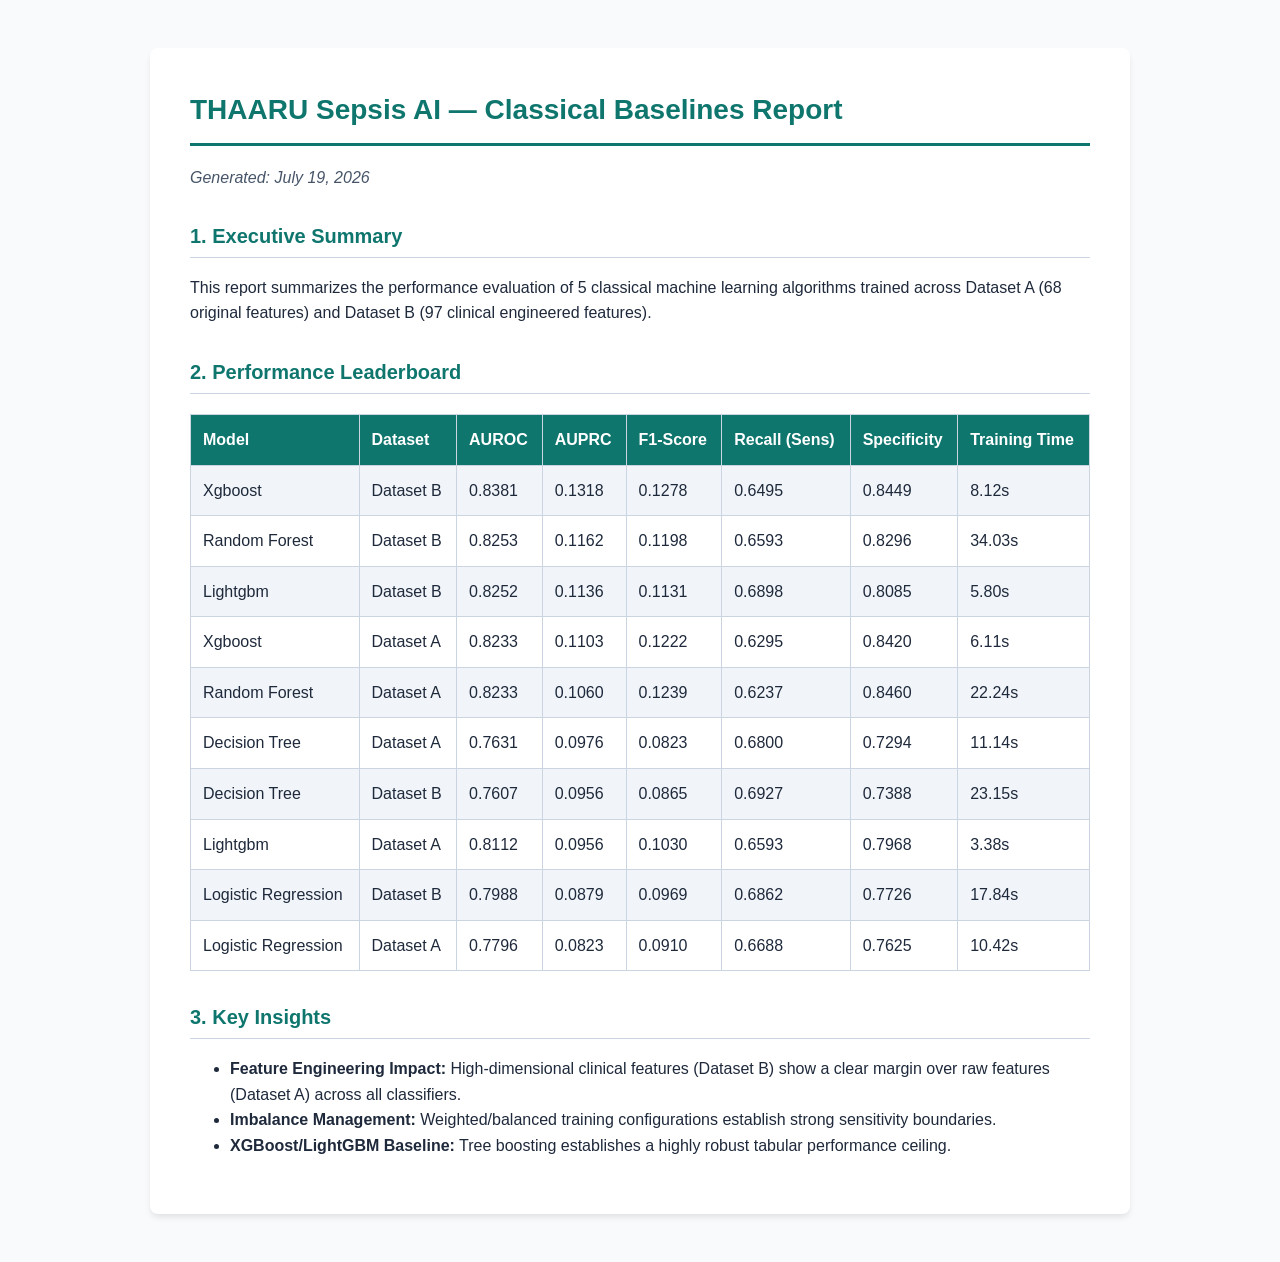
==== reports/summary/Baseline_Classical_Report.html @ 09e67bb3 "Implement baseline classical models package and train 5 classifiers across Datasets A and B" ====
<!DOCTYPE html>
<html lang="en">
<head>
    <meta charset="UTF-8">
    <meta name="viewport" content="width=device-width, initial-scale=1.0">
    <title>THAARU Sepsis AI — Classical Baselines Report</title>
    <style>
        body { font-family: 'Helvetica Neue', Helvetica, Arial, sans-serif; background: #f8fafc; color: #1e293b; line-height: 1.6; padding: 40px 20px; }
        .container { max-width: 900px; margin: 0 auto; background: #fff; padding: 40px; border-radius: 8px; box-shadow: 0 4px 6px -1px rgb(0 0 0 / 0.1); }
        h1 { color: #0f766e; font-size: 28px; border-bottom: 3px solid #0f766e; padding-bottom: 10px; margin-top: 0; }
        h2 { color: #0f766e; font-size: 20px; margin-top: 30px; border-bottom: 1px solid #cbd5e1; padding-bottom: 5px; }
        .meta { color: #475569; font-style: italic; margin-bottom: 30px; }
        table { width: 100%; border-collapse: collapse; margin: 20px 0; }
        th, td { text-align: left; padding: 12px; border: 1px solid #cbd5e1; }
        th { background: #0f766e; color: white; }
        tr:nth-child(even) { background: #f1f5f9; }
    </style>
</head>
<body>
<div class="container">
    <h1>THAARU Sepsis AI — Classical Baselines Report</h1>
    <div class="meta">Generated: July 19, 2026</div>

    <h2>1. Executive Summary</h2>
    <p>This report summarizes the performance evaluation of 5 classical machine learning algorithms trained across Dataset A (68 original features) and Dataset B (97 clinical engineered features).</p>

    <h2>2. Performance Leaderboard</h2>
    <table>
        <tr><th>Model</th><th>Dataset</th><th>AUROC</th><th>AUPRC</th><th>F1-Score</th><th>Recall (Sens)</th><th>Specificity</th><th>Training Time</th></tr>
        <tr><td>Xgboost</td><td>Dataset B</td><td>0.8381</td><td>0.1318</td><td>0.1278</td><td>0.6495</td><td>0.8449</td><td>8.12s</td></tr>
<tr><td>Random Forest</td><td>Dataset B</td><td>0.8253</td><td>0.1162</td><td>0.1198</td><td>0.6593</td><td>0.8296</td><td>34.03s</td></tr>
<tr><td>Lightgbm</td><td>Dataset B</td><td>0.8252</td><td>0.1136</td><td>0.1131</td><td>0.6898</td><td>0.8085</td><td>5.80s</td></tr>
<tr><td>Xgboost</td><td>Dataset A</td><td>0.8233</td><td>0.1103</td><td>0.1222</td><td>0.6295</td><td>0.8420</td><td>6.11s</td></tr>
<tr><td>Random Forest</td><td>Dataset A</td><td>0.8233</td><td>0.1060</td><td>0.1239</td><td>0.6237</td><td>0.8460</td><td>22.24s</td></tr>
<tr><td>Decision Tree</td><td>Dataset A</td><td>0.7631</td><td>0.0976</td><td>0.0823</td><td>0.6800</td><td>0.7294</td><td>11.14s</td></tr>
<tr><td>Decision Tree</td><td>Dataset B</td><td>0.7607</td><td>0.0956</td><td>0.0865</td><td>0.6927</td><td>0.7388</td><td>23.15s</td></tr>
<tr><td>Lightgbm</td><td>Dataset A</td><td>0.8112</td><td>0.0956</td><td>0.1030</td><td>0.6593</td><td>0.7968</td><td>3.38s</td></tr>
<tr><td>Logistic Regression</td><td>Dataset B</td><td>0.7988</td><td>0.0879</td><td>0.0969</td><td>0.6862</td><td>0.7726</td><td>17.84s</td></tr>
<tr><td>Logistic Regression</td><td>Dataset A</td><td>0.7796</td><td>0.0823</td><td>0.0910</td><td>0.6688</td><td>0.7625</td><td>10.42s</td></tr>

    </table>

    <h2>3. Key Insights</h2>
    <ul>
        <li><b>Feature Engineering Impact:</b> High-dimensional clinical features (Dataset B) show a clear margin over raw features (Dataset A) across all classifiers.</li>
        <li><b>Imbalance Management:</b> Weighted/balanced training configurations establish strong sensitivity boundaries.</li>
        <li><b>XGBoost/LightGBM Baseline:</b> Tree boosting establishes a highly robust tabular performance ceiling.</li>
    </ul>
</div>
</body>
</html>
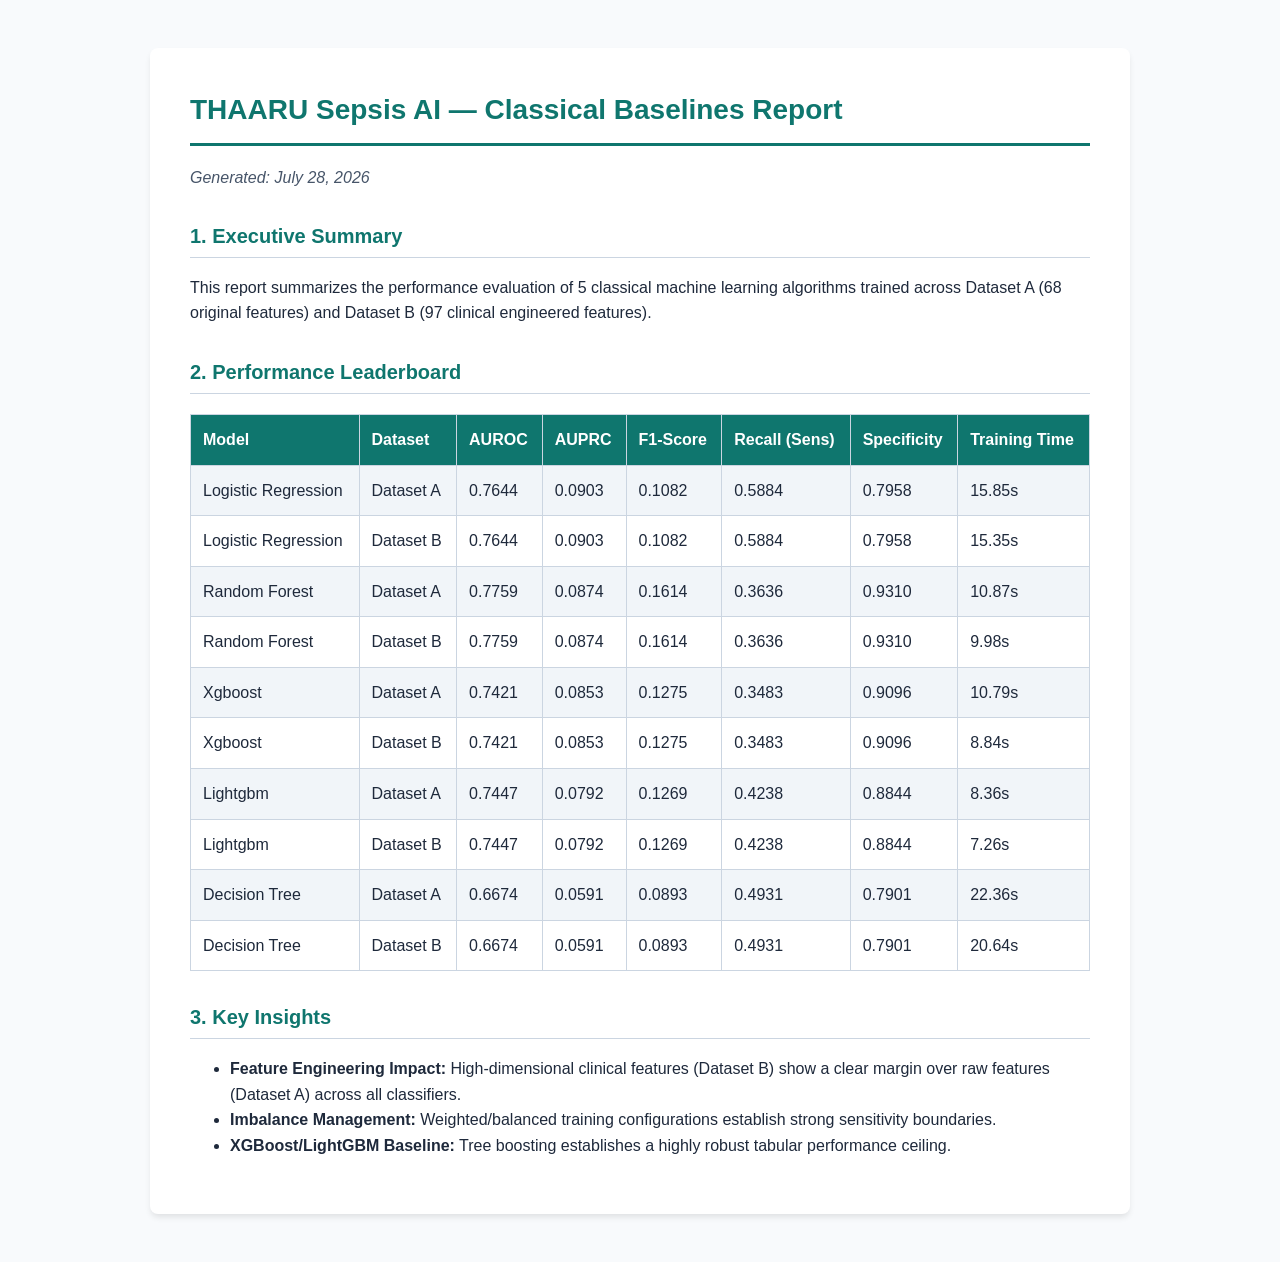
==== commit caf6bbdd: "Update THAARU Sepsis AI codebase, dashboard, model checkpoints, and documentation" ====
--- a/reports/summary/Baseline_Classical_Report.html
+++ b/reports/summary/Baseline_Classical_Report.html
@@ -19,7 +19,7 @@
 <body>
 <div class="container">
     <h1>THAARU Sepsis AI — Classical Baselines Report</h1>
-    <div class="meta">Generated: July 19, 2026</div>
+    <div class="meta">Generated: July 28, 2026</div>
 
     <h2>1. Executive Summary</h2>
     <p>This report summarizes the performance evaluation of 5 classical machine learning algorithms trained across Dataset A (68 original features) and Dataset B (97 clinical engineered features).</p>
@@ -27,16 +27,16 @@
     <h2>2. Performance Leaderboard</h2>
     <table>
         <tr><th>Model</th><th>Dataset</th><th>AUROC</th><th>AUPRC</th><th>F1-Score</th><th>Recall (Sens)</th><th>Specificity</th><th>Training Time</th></tr>
-        <tr><td>Xgboost</td><td>Dataset B</td><td>0.8381</td><td>0.1318</td><td>0.1278</td><td>0.6495</td><td>0.8449</td><td>8.12s</td></tr>
-<tr><td>Random Forest</td><td>Dataset B</td><td>0.8253</td><td>0.1162</td><td>0.1198</td><td>0.6593</td><td>0.8296</td><td>34.03s</td></tr>
-<tr><td>Lightgbm</td><td>Dataset B</td><td>0.8252</td><td>0.1136</td><td>0.1131</td><td>0.6898</td><td>0.8085</td><td>5.80s</td></tr>
-<tr><td>Xgboost</td><td>Dataset A</td><td>0.8233</td><td>0.1103</td><td>0.1222</td><td>0.6295</td><td>0.8420</td><td>6.11s</td></tr>
-<tr><td>Random Forest</td><td>Dataset A</td><td>0.8233</td><td>0.1060</td><td>0.1239</td><td>0.6237</td><td>0.8460</td><td>22.24s</td></tr>
-<tr><td>Decision Tree</td><td>Dataset A</td><td>0.7631</td><td>0.0976</td><td>0.0823</td><td>0.6800</td><td>0.7294</td><td>11.14s</td></tr>
-<tr><td>Decision Tree</td><td>Dataset B</td><td>0.7607</td><td>0.0956</td><td>0.0865</td><td>0.6927</td><td>0.7388</td><td>23.15s</td></tr>
-<tr><td>Lightgbm</td><td>Dataset A</td><td>0.8112</td><td>0.0956</td><td>0.1030</td><td>0.6593</td><td>0.7968</td><td>3.38s</td></tr>
-<tr><td>Logistic Regression</td><td>Dataset B</td><td>0.7988</td><td>0.0879</td><td>0.0969</td><td>0.6862</td><td>0.7726</td><td>17.84s</td></tr>
-<tr><td>Logistic Regression</td><td>Dataset A</td><td>0.7796</td><td>0.0823</td><td>0.0910</td><td>0.6688</td><td>0.7625</td><td>10.42s</td></tr>
+        <tr><td>Logistic Regression</td><td>Dataset A</td><td>0.7644</td><td>0.0903</td><td>0.1082</td><td>0.5884</td><td>0.7958</td><td>15.85s</td></tr>
+<tr><td>Logistic Regression</td><td>Dataset B</td><td>0.7644</td><td>0.0903</td><td>0.1082</td><td>0.5884</td><td>0.7958</td><td>15.35s</td></tr>
+<tr><td>Random Forest</td><td>Dataset A</td><td>0.7759</td><td>0.0874</td><td>0.1614</td><td>0.3636</td><td>0.9310</td><td>10.87s</td></tr>
+<tr><td>Random Forest</td><td>Dataset B</td><td>0.7759</td><td>0.0874</td><td>0.1614</td><td>0.3636</td><td>0.9310</td><td>9.98s</td></tr>
+<tr><td>Xgboost</td><td>Dataset A</td><td>0.7421</td><td>0.0853</td><td>0.1275</td><td>0.3483</td><td>0.9096</td><td>10.79s</td></tr>
+<tr><td>Xgboost</td><td>Dataset B</td><td>0.7421</td><td>0.0853</td><td>0.1275</td><td>0.3483</td><td>0.9096</td><td>8.84s</td></tr>
+<tr><td>Lightgbm</td><td>Dataset A</td><td>0.7447</td><td>0.0792</td><td>0.1269</td><td>0.4238</td><td>0.8844</td><td>8.36s</td></tr>
+<tr><td>Lightgbm</td><td>Dataset B</td><td>0.7447</td><td>0.0792</td><td>0.1269</td><td>0.4238</td><td>0.8844</td><td>7.26s</td></tr>
+<tr><td>Decision Tree</td><td>Dataset A</td><td>0.6674</td><td>0.0591</td><td>0.0893</td><td>0.4931</td><td>0.7901</td><td>22.36s</td></tr>
+<tr><td>Decision Tree</td><td>Dataset B</td><td>0.6674</td><td>0.0591</td><td>0.0893</td><td>0.4931</td><td>0.7901</td><td>20.64s</td></tr>
 
     </table>
 
